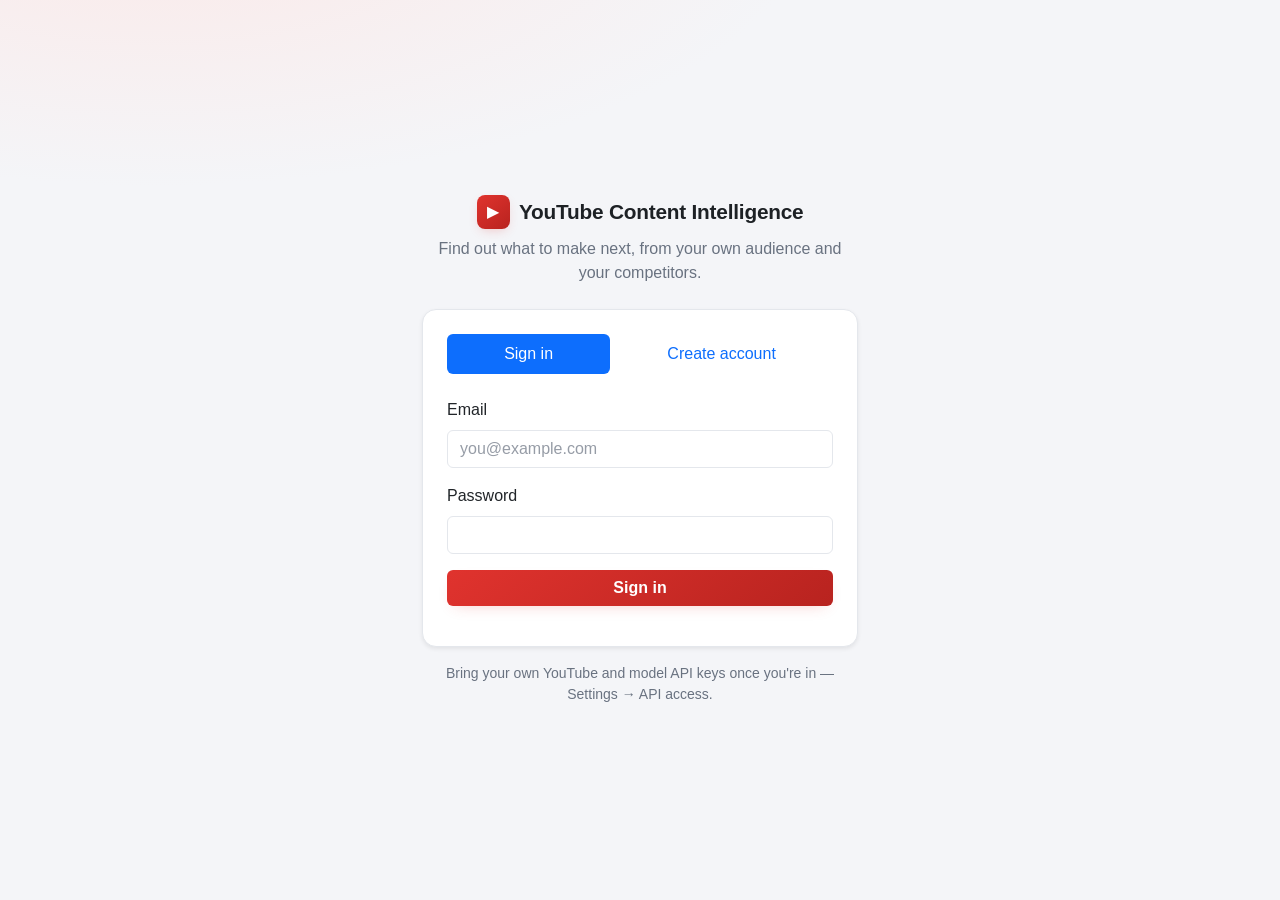
==== frontend/index.html @ e72620cb "first" ====
<!doctype html>
<html lang="en">
<head>
  <meta charset="utf-8">
  <meta name="viewport" content="width=device-width, initial-scale=1">
  <title>YT Content Intelligence — Sign in</title>
  <link href="https://cdn.jsdelivr.net/npm/bootstrap@5.3.3/dist/css/bootstrap.min.css" rel="stylesheet">
  <link href="css/styles.css" rel="stylesheet">
  <script>
    // Applied before first paint so a dark-theme reload never flashes white.
    try {
      const saved = localStorage.getItem("yci.theme");
      document.documentElement.dataset.bsTheme = saved
        || (matchMedia("(prefers-color-scheme: dark)").matches ? "dark" : "light");
    } catch (e) { document.documentElement.dataset.bsTheme = "light"; }
  </script>
</head>
<body class="auth-page">
  <div id="toast-box" class="toast-box"></div>

  <div class="container" style="max-width:460px;">
    <div class="text-center mb-4">
      <div class="brand brand-lg justify-content-center mb-2">
        <span class="brand-mark">▶</span>
        <span class="brand-title">YouTube Content Intelligence</span>
      </div>
      <p class="text-muted mb-0">Find out what to make next, from your own audience and your competitors.</p>
    </div>

    <div class="card shadow-sm">
      <div class="card-body p-4">
        <ul class="nav nav-pills nav-fill mb-4" role="tablist">
          <li class="nav-item">
            <button class="nav-link active" id="tab-login" type="button">Sign in</button>
          </li>
          <li class="nav-item">
            <button class="nav-link" id="tab-signup" type="button">Create account</button>
          </li>
        </ul>

        <form id="auth-form" novalidate>
          <div class="mb-3 hidden" id="name-group">
            <label class="form-label" for="name">Name</label>
            <input id="name" class="form-control" autocomplete="name" placeholder="Your name">
          </div>
          <div class="mb-3">
            <label class="form-label" for="email">Email</label>
            <input id="email" type="email" class="form-control" autocomplete="email" placeholder="you@example.com" required>
          </div>
          <div class="mb-3">
            <label class="form-label" for="password">Password</label>
            <input id="password" type="password" class="form-control" autocomplete="current-password" required>
            <div class="form-text hidden" id="password-hint">At least 8 characters.</div>
          </div>

          <button id="submit" class="btn btn-brand w-100" type="submit">Sign in</button>
        </form>

        <div id="msg" class="mt-3"></div>
      </div>
    </div>

    <p class="text-center text-muted small mt-3 mb-0">
      Bring your own YouTube and model API keys once you're in — Settings → API access.
    </p>
  </div>

  <script src="js/config.js"></script>
  <script src="js/api.js"></script>
  <script>
    let mode = "login";

    function setMode(next) {
      mode = next;
      const signup = mode === "signup";
      el("tab-login").classList.toggle("active", !signup);
      el("tab-signup").classList.toggle("active", signup);
      el("name-group").classList.toggle("hidden", !signup);
      el("password-hint").classList.toggle("hidden", !signup);
      el("submit").textContent = signup ? "Create account" : "Sign in";
      el("password").setAttribute("autocomplete", signup ? "new-password" : "current-password");
      el("msg").innerHTML = "";
    }
    el("tab-login").onclick = () => setMode("login");
    el("tab-signup").onclick = () => setMode("signup");

    el("auth-form").onsubmit = async (e) => {
      e.preventDefault();

      const email = el("email").value.trim();
      const password = el("password").value;
      if (!email || !password) {
        el("msg").innerHTML = '<div class="alert alert-danger">Enter your email and password.</div>';
        return;
      }

      const btn = el("submit");
      btn.disabled = true;
      const label = btn.textContent;
      btn.innerHTML = '<span class="spinner-border spinner-border-sm"></span> Please wait…';
      try {
        const path = mode === "signup" ? "/api/auth/signup" : "/api/auth/login";
        const body = mode === "signup"
          ? { name: el("name").value.trim(), email, password }
          : { email, password };
        const res = await API.post(path, body);
        API.setToken(res.token);
        location.href = "app.html";
      } catch (err) {
        el("msg").innerHTML = '<div class="alert alert-danger">' + esc(err.message) + '</div>';
        btn.disabled = false;
        btn.textContent = label;
      }
    };

    // Already signed in? Go straight through.
    if (API.token()) location.href = "app.html";
  </script>
</body>
</html>
---- frontend/css/styles.css ----
/* ===========================================================================
   YouTube Content Intelligence — theme layer on top of Bootstrap 5.3.

   Colours are declared once as custom properties and redefined for
   [data-bs-theme="dark"], which the pages set before first paint from
   localStorage (falling back to the OS preference). Everything below reads the
   properties, so a component never needs a second dark-mode rule.
   =========================================================================== */

:root {
  --brand: #e0332e;
  --brand-strong: #b8231f;
  --brand-ink: #93211d;
  --brand-soft: #fdeeed;
  --brand-ring: rgba(224, 51, 46, .28);

  --page: #f4f5f8;
  --page-accent: radial-gradient(1100px 460px at 12% -10%, #fbe9e8 0%, rgba(251, 233, 232, 0) 60%);
  --surface: #ffffff;
  --surface-2: #f8f9fb;
  --ink: #1d2125;
  --muted: #697280;
  --line: #e4e7ec;
  --shadow: 0 1px 2px rgba(16, 24, 40, .05), 0 8px 24px -12px rgba(16, 24, 40, .18);
  --shadow-lift: 0 2px 6px rgba(16, 24, 40, .07), 0 18px 40px -18px rgba(16, 24, 40, .28);

  --ok: #1a7f5a;
  --ok-soft: #e6f5ee;
}

[data-bs-theme="dark"] {
  --brand: #ff5d57;
  --brand-strong: #ff7a75;
  --brand-ink: #ffb4b0;
  --brand-soft: #35201f;
  --brand-ring: rgba(255, 93, 87, .3);

  --page: #101317;
  --page-accent: radial-gradient(1100px 460px at 12% -10%, #2a1b1c 0%, rgba(42, 27, 28, 0) 60%);
  --surface: #171b21;
  --surface-2: #1d222a;
  --ink: #e6e9ee;
  --muted: #98a2b3;
  --line: #262c35;
  --shadow: 0 1px 2px rgba(0, 0, 0, .4), 0 8px 24px -12px rgba(0, 0, 0, .6);
  --shadow-lift: 0 2px 6px rgba(0, 0, 0, .45), 0 18px 40px -18px rgba(0, 0, 0, .75);

  --ok: #5fd0a4;
  --ok-soft: #14312a;
}

body {
  background: var(--page-accent), var(--page);
  background-repeat: no-repeat;
  background-attachment: fixed;
  color: var(--ink);
  font-family: -apple-system, BlinkMacSystemFont, "Segoe UI", Roboto, Helvetica, Arial, sans-serif;
  -webkit-font-smoothing: antialiased;
}

.hidden { display: none !important; }

.text-muted { color: var(--muted) !important; }
.text-brand { color: var(--brand) !important; }

/* ---- brand ---- */
.brand { display: inline-flex; align-items: center; gap: .55rem; }

.brand-mark {
  display: inline-grid;
  place-items: center;
  width: 1.7rem;
  height: 1.7rem;
  border-radius: 8px;
  background: linear-gradient(140deg, var(--brand) 0%, var(--brand-strong) 100%);
  color: #fff;
  font-size: .8rem;
  line-height: 1;
  box-shadow: 0 4px 12px -4px var(--brand-ring);
}

.brand-title { font-weight: 650; font-size: 1.05rem; letter-spacing: -.01em; color: var(--ink); }
.brand-lg .brand-mark { width: 2.1rem; height: 2.1rem; font-size: 1rem; }
.brand-lg .brand-title { font-size: 1.3rem; }

/* Sign-in page is vertically centred; the app page is not. */
.auth-page {
  display: flex;
  align-items: center;
  min-height: 100vh;
  padding: 3vh 0;
}

/* ---- top bar ---- */
.topbar {
  background: color-mix(in srgb, var(--surface) 88%, transparent);
  backdrop-filter: saturate(180%) blur(8px);
  border-bottom: 1px solid var(--line);
  padding: .65rem 0;
  position: sticky;
  top: 0;
  z-index: 1020;
}

/* ---- buttons ---- */
.btn-brand {
  background: linear-gradient(140deg, var(--brand) 0%, var(--brand-strong) 100%);
  border: none;
  color: #fff;
  font-weight: 550;
  box-shadow: 0 6px 16px -8px var(--brand-ring);
  transition: transform .12s ease, box-shadow .12s ease, filter .12s ease;
}
.btn-brand:hover, .btn-brand:focus { color: #fff; filter: brightness(1.06); transform: translateY(-1px); }
.btn-brand:active { transform: translateY(0); }
.btn-brand:disabled { filter: grayscale(.5); opacity: .6; box-shadow: none; }

.btn-outline-brand {
  border: 1px solid var(--brand);
  color: var(--brand);
  background: transparent;
  font-weight: 500;
}
.btn-outline-brand:hover { background: var(--brand); color: #fff; }

.btn-ghost {
  border: 1px solid var(--line);
  color: var(--ink);
  background: var(--surface);
}
.btn-ghost:hover { background: var(--surface-2); color: var(--ink); border-color: var(--muted); }

.btn:focus-visible, .form-control:focus, .form-select:focus {
  box-shadow: 0 0 0 .2rem var(--brand-ring) !important;
  border-color: var(--brand) !important;
}

/* ---- surfaces ---- */
.card {
  border: 1px solid var(--line);
  border-radius: 14px;
  background: var(--surface);
  box-shadow: var(--shadow);
  transition: box-shadow .18s ease, transform .18s ease;
}
.card:hover { box-shadow: var(--shadow-lift); }

.form-control, .form-select {
  background: var(--surface);
  border-color: var(--line);
  color: var(--ink);
}
.form-control::placeholder { color: color-mix(in srgb, var(--muted) 70%, transparent); }

.card-eyebrow {
  color: var(--muted);
  font-size: .72rem;
  text-transform: uppercase;
  letter-spacing: .06em;
  font-weight: 600;
  margin-bottom: .6rem;
}

.section-head {
  font-size: .82rem;
  text-transform: uppercase;
  letter-spacing: .05em;
  color: var(--muted);
  font-weight: 600;
  margin-bottom: .6rem;
}

.channel-name { font-weight: 600; }

.competitor-card {
  border: 1px solid var(--line);
  border-radius: 12px;
  padding: .65rem .85rem;
  background: var(--surface-2);
  min-width: 190px;
  transition: border-color .15s ease, transform .15s ease;
}
.competitor-card:hover { border-color: var(--brand); transform: translateY(-1px); }

.badge-soft {
  background: var(--brand-soft);
  color: var(--brand-ink);
  font-weight: 500;
  border-radius: 999px;
  padding: .38em .75em;
}

/* ---- generate ---- */
.generate-panel {
  text-align: center;
  padding: 1.6rem 1rem;
  border: 1px dashed var(--line);
  border-radius: 16px;
  background: color-mix(in srgb, var(--surface) 60%, transparent);
}

.progress { background: var(--surface-2); border-radius: 999px; }
.progress-bar {
  background: linear-gradient(90deg, var(--brand) 0%, var(--brand-strong) 100%);
  transition: width .4s ease;
}

/* ---- setup wizard ---- */
.setup-shell { max-width: 680px; margin: 2vh auto 0; }

.steps { display: flex; align-items: center; gap: .6rem; color: var(--muted); font-size: .9rem; }
.steps .step { display: inline-flex; align-items: center; gap: .45rem; }
.steps .step b {
  display: inline-grid;
  place-items: center;
  width: 1.35rem;
  height: 1.35rem;
  border-radius: 50%;
  border: 1px solid var(--line);
  font-size: .75rem;
  font-weight: 600;
}
.steps .step.active { color: var(--brand-ink); font-weight: 600; }
.steps .step.active b { background: var(--brand); border-color: var(--brand); color: #fff; }
.steps .step-sep { opacity: .5; }

.chip {
  display: inline-flex;
  align-items: center;
  gap: .5rem;
  background: var(--brand-soft);
  color: var(--brand-ink);
  border-radius: 999px;
  padding: .3rem .5rem .3rem .85rem;
  margin: 0 .35rem .35rem 0;
  font-size: .9rem;
}
.chip .btn-close { font-size: .6rem; }

/* ---- settings ---- */
.settings-nav { gap: .35rem; }
.settings-nav .nav-link {
  color: var(--muted);
  border-radius: 999px;
  padding: .35rem .9rem;
  font-size: .9rem;
  font-weight: 500;
}
.settings-nav .nav-link:hover { color: var(--ink); background: var(--surface-2); }
.settings-nav .nav-link.active { background: var(--brand); color: #fff; }

.modal-content { border: 1px solid var(--line); border-radius: 16px; background: var(--surface); }

.key-status { margin-top: .5rem; min-height: 1.6rem; }

.pill {
  display: inline-block;
  border-radius: 999px;
  padding: .22rem .7rem;
  font-size: .8rem;
  border: 1px solid var(--line);
}
.pill-ok { background: var(--ok-soft); color: var(--ok); border-color: transparent; font-weight: 500; }
.pill-muted { background: var(--surface-2); color: var(--muted); }

.storage-note {
  font-size: .82rem;
  color: var(--muted);
  background: var(--surface-2);
  border: 1px solid var(--line);
  border-radius: 10px;
  padding: .6rem .8rem;
}

/* ---- ideas output ---- */
.ideas-body h2 { font-size: 1.35rem; margin-top: 1.6rem; }
.ideas-body h3 {
  font-size: 1.12rem;
  margin-top: 1.6rem;
  font-weight: 650;
  padding-left: .7rem;
  border-left: 3px solid var(--brand);
}
.ideas-body h4 { font-size: 1.02rem; margin-top: 1.1rem; font-weight: 600; }
.ideas-body h2:first-child,
.ideas-body h3:first-child { margin-top: 0; }
.ideas-body ul, .ideas-body ol { margin-bottom: .9rem; }
.ideas-body li { margin-bottom: .3rem; }
.ideas-body p { margin-bottom: .7rem; }
.ideas-body strong { color: var(--ink); }
.ideas-body code {
  background: var(--surface-2);
  padding: .1rem .35rem;
  border-radius: 5px;
  color: var(--brand-ink);
}
.ideas-body hr { margin: 1.6rem 0; border-color: var(--line); }

/* ---- prompt panel ---- */
.offcanvas-wide { width: min(760px, 92vw) !important; }
.offcanvas { background: var(--surface); color: var(--ink); }

.prompt-pre {
  white-space: pre-wrap;
  word-break: break-word;
  background: var(--surface-2);
  border: 1px solid var(--line);
  border-radius: 10px;
  padding: 1rem;
  font-size: .82rem;
  line-height: 1.45;
  color: var(--ink);
}

/* ---- misc ---- */
.empty-state { text-align: center; color: var(--muted); padding: 3rem 1rem; }

.toast-box {
  position: fixed;
  top: 1rem;
  right: 1rem;
  z-index: 2000;
  max-width: 380px;
}
.toast-box .alert {
  margin-bottom: .5rem;
  box-shadow: var(--shadow-lift);
  animation: toast-in .18s ease-out;
}

@keyframes toast-in {
  from { opacity: 0; transform: translateY(-6px); }
  to   { opacity: 1; transform: none; }
}

@media (prefers-reduced-motion: reduce) {
  *, *::before, *::after { animation: none !important; transition: none !important; }
}
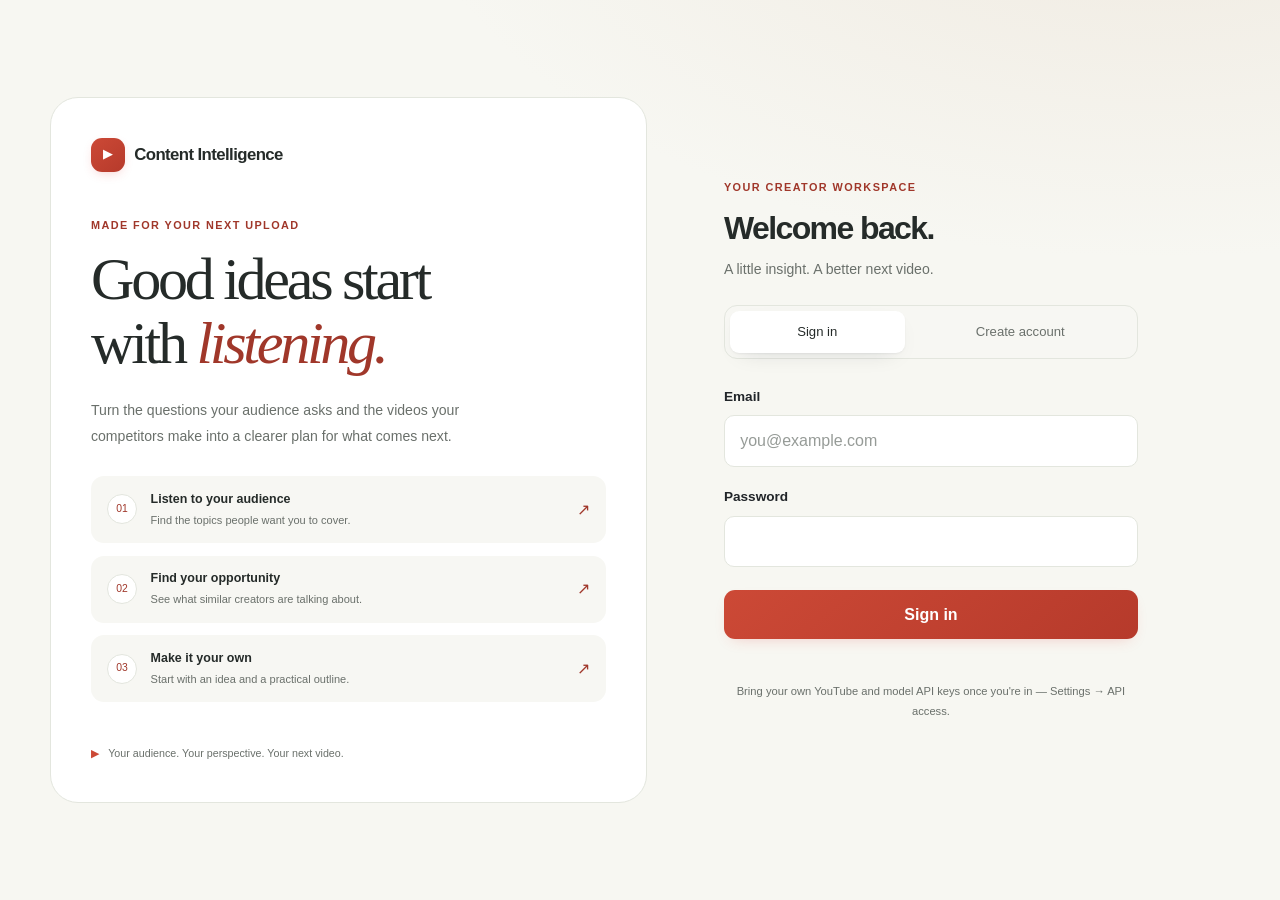
==== commit 9ebc6267: "Add verified channel discovery, transcript summaries, and workflow fixes" ====
--- a/frontend/index.html
+++ b/frontend/index.html
@@ -18,16 +18,31 @@
 <body class="auth-page">
   <div id="toast-box" class="toast-box"></div>
 
-  <div class="container" style="max-width:460px;">
-    <div class="text-center mb-4">
-      <div class="brand brand-lg justify-content-center mb-2">
-        <span class="brand-mark">▶</span>
-        <span class="brand-title">YouTube Content Intelligence</span>
+  <main class="auth-shell">
+    <section class="auth-story" aria-labelledby="auth-story-title">
+      <a class="brand auth-brand" href="index.html">
+        <span class="brand-mark" aria-hidden="true">▶</span><span class="brand-title">Content Intelligence</span>
+      </a>
+      <div class="auth-story-copy">
+        <p class="eyebrow">Made for your next upload</p>
+        <h1 id="auth-story-title">Good ideas start<br>with <em>listening.</em></h1>
+        <p class="auth-description">Turn the questions your audience asks and the videos your competitors make into a clearer plan for what comes next.</p>
+        <div class="signal-stack" aria-label="How your ideas come together">
+          <div class="signal-row"><span class="signal-number">01</span><div><strong>Listen to your audience</strong><span>Find the topics people want you to cover.</span></div><span class="signal-arrow" aria-hidden="true">↗</span></div>
+          <div class="signal-row"><span class="signal-number">02</span><div><strong>Find your opportunity</strong><span>See what similar creators are talking about.</span></div><span class="signal-arrow" aria-hidden="true">↗</span></div>
+          <div class="signal-row"><span class="signal-number">03</span><div><strong>Make it your own</strong><span>Start with an idea and a practical outline.</span></div><span class="signal-arrow" aria-hidden="true">↗</span></div>
+        </div>
       </div>
-      <p class="text-muted mb-0">Find out what to make next, from your own audience and your competitors.</p>
+      <p class="auth-story-footer"><span class="tiny-play" aria-hidden="true">▶</span> Your audience. Your perspective. Your next video.</p>
+    </section>
+    <section class="auth-form-shell" aria-labelledby="auth-heading">
+    <div class="auth-heading mb-4">
+      <p class="eyebrow">Your creator workspace</p>
+      <h2 id="auth-heading">Welcome back.</h2>
+      <p class="text-muted mb-0" id="auth-subheading">A little insight. A better next video.</p>
     </div>
 
-    <div class="card shadow-sm">
+    <div class="card auth-card">
       <div class="card-body p-4">
         <ul class="nav nav-pills nav-fill mb-4" role="tablist">
           <li class="nav-item">
@@ -63,7 +78,8 @@
     <p class="text-center text-muted small mt-3 mb-0">
       Bring your own YouTube and model API keys once you're in — Settings → API access.
     </p>
-  </div>
+    </section>
+  </main>
 
   <script src="js/config.js"></script>
   <script src="js/api.js"></script>
@@ -79,6 +95,8 @@
       el("password-hint").classList.toggle("hidden", !signup);
       el("submit").textContent = signup ? "Create account" : "Sign in";
       el("password").setAttribute("autocomplete", signup ? "new-password" : "current-password");
+      el("auth-heading").textContent = signup ? "Your next chapter." : "Welcome back.";
+      el("auth-subheading").textContent = signup ? "Create a workspace for ideas worth making." : "A little insight. A better next video.";
       el("msg").innerHTML = "";
     }
     el("tab-login").onclick = () => setMode("login");
--- a/frontend/css/styles.css
+++ b/frontend/css/styles.css
@@ -8,40 +8,42 @@
    =========================================================================== */
 
 :root {
-  --brand: #e0332e;
-  --brand-strong: #b8231f;
-  --brand-ink: #93211d;
-  --brand-soft: #fdeeed;
+  --brand: #cc4936;
+  --on-brand: #ffffff;
+  --brand-strong: #b63a2b;
+  --brand-ink: #a0372a;
+  --brand-soft: #fff0e9;
   --brand-ring: rgba(224, 51, 46, .28);
 
-  --page: #f4f5f8;
-  --page-accent: radial-gradient(1100px 460px at 12% -10%, #fbe9e8 0%, rgba(251, 233, 232, 0) 60%);
+  --page: #f7f7f2;
+  --page-accent: radial-gradient(1000px 560px at 90% -18%, #efe9df 0%, transparent 75%);
   --surface: #ffffff;
-  --surface-2: #f8f9fb;
-  --ink: #1d2125;
-  --muted: #697280;
-  --line: #e4e7ec;
+  --surface-2: #f7f7f3;
+  --ink: #252b29;
+  --muted: #6a706b;
+  --line: #e3e6de;
   --shadow: 0 1px 2px rgba(16, 24, 40, .05), 0 8px 24px -12px rgba(16, 24, 40, .18);
   --shadow-lift: 0 2px 6px rgba(16, 24, 40, .07), 0 18px 40px -18px rgba(16, 24, 40, .28);
 
-  --ok: #1a7f5a;
+  --ok: #176d4e;
   --ok-soft: #e6f5ee;
 }
 
 [data-bs-theme="dark"] {
-  --brand: #ff5d57;
-  --brand-strong: #ff7a75;
-  --brand-ink: #ffb4b0;
-  --brand-soft: #35201f;
+  --brand: #ff9b83;
+  --on-brand: #251a16;
+  --brand-strong: #ffb29e;
+  --brand-ink: #ffaf99;
+  --brand-soft: #392820;
   --brand-ring: rgba(255, 93, 87, .3);
 
-  --page: #101317;
-  --page-accent: radial-gradient(1100px 460px at 12% -10%, #2a1b1c 0%, rgba(42, 27, 28, 0) 60%);
-  --surface: #171b21;
-  --surface-2: #1d222a;
-  --ink: #e6e9ee;
-  --muted: #98a2b3;
-  --line: #262c35;
+  --page: #151b19;
+  --page-accent: radial-gradient(1000px 560px at 90% -18%, #27332d 0%, transparent 75%);
+  --surface: #1d2521;
+  --surface-2: #242e28;
+  --ink: #ecf0e7;
+  --muted: #adb9ae;
+  --line: #344037;
   --shadow: 0 1px 2px rgba(0, 0, 0, .4), 0 8px 24px -12px rgba(0, 0, 0, .6);
   --shadow-lift: 0 2px 6px rgba(0, 0, 0, .45), 0 18px 40px -18px rgba(0, 0, 0, .75);
 
@@ -106,12 +108,12 @@
 .btn-brand {
   background: linear-gradient(140deg, var(--brand) 0%, var(--brand-strong) 100%);
   border: none;
-  color: #fff;
-  font-weight: 550;
+  color: var(--on-brand);
+  font-weight: 600;
   box-shadow: 0 6px 16px -8px var(--brand-ring);
   transition: transform .12s ease, box-shadow .12s ease, filter .12s ease;
 }
-.btn-brand:hover, .btn-brand:focus { color: #fff; filter: brightness(1.06); transform: translateY(-1px); }
+.btn-brand:hover, .btn-brand:focus { color: var(--on-brand); filter: brightness(1.06); transform: translateY(-1px); }
 .btn-brand:active { transform: translateY(0); }
 .btn-brand:disabled { filter: grayscale(.5); opacity: .6; box-shadow: none; }
 
@@ -121,7 +123,7 @@
   background: transparent;
   font-weight: 500;
 }
-.btn-outline-brand:hover { background: var(--brand); color: #fff; }
+.btn-outline-brand:hover { background: var(--brand); color: var(--on-brand); }
 
 .btn-ghost {
   border: 1px solid var(--line);
@@ -138,12 +140,12 @@
 /* ---- surfaces ---- */
 .card {
   border: 1px solid var(--line);
-  border-radius: 14px;
+  border-radius: 20px;
   background: var(--surface);
   box-shadow: var(--shadow);
   transition: box-shadow .18s ease, transform .18s ease;
 }
-.card:hover { box-shadow: var(--shadow-lift); }
+.card:hover { box-shadow: var(--shadow); }
 
 .form-control, .form-select {
   background: var(--surface);
@@ -221,7 +223,7 @@
   font-weight: 600;
 }
 .steps .step.active { color: var(--brand-ink); font-weight: 600; }
-.steps .step.active b { background: var(--brand); border-color: var(--brand); color: #fff; }
+.steps .step.active b { background: var(--brand); border-color: var(--brand); color: var(--on-brand); }
 .steps .step-sep { opacity: .5; }
 
 .chip {
@@ -247,7 +249,7 @@
   font-weight: 500;
 }
 .settings-nav .nav-link:hover { color: var(--ink); background: var(--surface-2); }
-.settings-nav .nav-link.active { background: var(--brand); color: #fff; }
+.settings-nav .nav-link.active { background: var(--brand); color: var(--on-brand); }
 
 .modal-content { border: 1px solid var(--line); border-radius: 16px; background: var(--surface); }
 
@@ -336,3 +338,140 @@
 @media (prefers-reduced-motion: reduce) {
   *, *::before, *::after { animation: none !important; transition: none !important; }
 }
+
+/* ---- creator workspace polish ---- */
+body { line-height: 1.6; }
+a { color: var(--brand-ink); text-underline-offset: 3px; }
+.brand { text-decoration: none; }
+.brand-mark { width: 2.15rem; height: 2.15rem; border-radius: 11px; color: var(--on-brand); }
+.brand-title { line-height: 1.3; letter-spacing: -.035em; }
+.brand-subtitle { display: block; color: var(--muted); font-size: .65rem; font-weight: 450; letter-spacing: .015em; margin-top: 2px; }
+.topbar { padding: .85rem 0; }
+.topbar .btn { border-radius: 10px; padding: .4rem .75rem; }
+#user-email { max-width: 230px; overflow: hidden; text-overflow: ellipsis; white-space: nowrap; }
+.btn { border-radius: 11px; font-weight: 550; }
+.btn-brand { padding: .65rem 1.15rem; }
+.form-control, .form-select { border-radius: 10px; padding: .65rem .85rem; }
+.form-label { font-size: .85rem; font-weight: 550; }
+.card-body { padding: 1.5rem; }
+.eyebrow { text-transform: uppercase; letter-spacing: .13em; font-size: .68rem; font-weight: 650; color: var(--brand-ink); margin-bottom: .8rem; }
+.workspace-heading { display: flex; justify-content: space-between; align-items: end; gap: 2rem; padding: 1.1rem 0 1.9rem; }
+.workspace-heading h1 { font-size: clamp(1.8rem, 3vw, 2.65rem); letter-spacing: -.055em; font-weight: 650; margin-bottom: .6rem; }
+.workspace-description { font-size: .95rem; color: var(--muted); margin: 0; max-width: 560px; }
+.workspace-note { display: inline-flex; align-items: center; gap: .6rem; font-size: .75rem; color: var(--muted); flex-shrink: 0; padding-bottom: .3rem; }
+.note-mark { color: var(--brand); font-size: 1.5rem; line-height: 1; }
+.card-eyebrow { display: flex; align-items: center; gap: .55rem; margin-bottom: 1.1rem; letter-spacing: .1em; }
+.section-icon { color: var(--brand-ink); font-size: 1rem; }
+.channel-identity { display: flex; align-items: center; gap: .85rem; margin-bottom: 1rem; }
+.channel-avatar, .suggestion-avatar { display: inline-grid; place-items: center; flex-shrink: 0; width: 48px; height: 48px; background: var(--brand-soft); color: var(--brand-ink); border-radius: 15px; font-weight: 650; font-size: 1.1rem; }
+.connection-label { display: block; color: var(--ok); font-size: .7rem; font-weight: 450; margin-top: 4px; }
+.competitor-card { background: var(--surface-2); border-radius: 13px; padding: .8rem 1rem; flex: 1 1 190px; min-width: 0; }
+.competitor-card .channel-name { font-size: .88rem; }
+.competitor-card .small { font-size: .72rem; margin-top: .25rem; }
+.suggestion-heading { font-size: .78rem; font-weight: 600; padding-top: 1rem; border-top: 1px solid var(--line); }
+.suggestion-grid { display: grid; grid-template-columns: repeat(2, minmax(0, 1fr)); gap: .75rem; }
+#home-suggestions .suggestion-grid { max-height: 320px; overflow-y: auto; scrollbar-width: thin; padding-right: .3rem; }
+.suggestion-card { display: flex; flex-direction: column; padding: 1rem; border: 1px solid var(--line); border-radius: 14px; background: var(--surface-2); min-width: 0; }
+.suggestion-card-top { display: flex; align-items: center; justify-content: space-between; gap: .5rem; margin-bottom: .8rem; }
+.suggestion-avatar { width: 32px; height: 32px; font-size: .85rem; border-radius: 10px; }
+.verified-label { font-size: .62rem; color: var(--ok); background: var(--ok-soft); padding: .2rem .45rem; border-radius: 6px; white-space: nowrap; }
+.suggestion-name { color: var(--ink); font-weight: 600; font-size: .88rem; text-decoration: none; overflow-wrap: anywhere; }
+.suggestion-name:hover { color: var(--brand-ink); text-decoration: underline; }
+.suggestion-category { color: var(--brand-ink); font-size: .68rem; margin: .25rem 0 .6rem; }
+.suggestion-card p { font-size: .75rem; line-height: 1.6; }
+.suggestion-card .btn { margin-top: auto; align-self: flex-start; font-size: .7rem; }
+.generate-panel { display: flex; align-items: center; justify-content: space-between; gap: 1.5rem; text-align: left; border: 1px solid var(--line); border-radius: 20px; background: var(--surface); padding: 1.7rem 2rem; }
+.generate-copy { display: flex; align-items: center; gap: 1.2rem; min-width: 0; }
+.generate-symbol { display: grid; place-items: center; width: 62px; height: 62px; border-radius: 18px; color: var(--brand-ink); background: var(--brand-soft); font-size: 2.1rem; flex-shrink: 0; }
+.generate-panel h2 { font-size: 1.1rem; font-weight: 600; letter-spacing: -.025em; margin-bottom: .3rem; }
+.generate-panel .form-text { margin: 0; font-size: .8rem; color: var(--muted); }
+#btn-generate { display: inline-flex; justify-content: center; align-items: center; gap: 1rem; flex-shrink: 0; min-width: 150px; font-size: .95rem; padding: .85rem 1.3rem; }
+#btn-generate > span { font-size: 1.15rem; }
+.empty-state { padding: 2.3rem 1rem; }
+.empty-illustration { display: inline-grid; place-items: center; color: var(--brand-ink); width: 64px; height: 64px; border: 1px solid var(--line); border-radius: 20px; margin-bottom: 1rem; font-size: 2rem; background: var(--surface); }
+.empty-state h3 { font-size: 1.05rem; font-weight: 550; color: var(--ink); margin-bottom: .6rem; }
+.empty-state p { font-size: .85rem; line-height: 1.8; }
+.idea-list { display: grid; gap: 1.2rem; }
+.idea-card { padding: clamp(1.2rem, 3vw, 2rem); background: var(--surface); border: 1px solid var(--line); border-radius: 20px; box-shadow: var(--shadow); }
+.idea-card-top { display: flex; align-items: center; gap: .6rem; margin-bottom: .9rem; }
+.idea-number { display: inline-grid; place-items: center; width: 30px; height: 30px; border-radius: 9px; color: var(--brand-ink); background: var(--brand-soft); font-size: .74rem; font-weight: 650; }
+.idea-label { font-size: .66rem; letter-spacing: .08em; text-transform: uppercase; color: var(--muted); }
+.ideas-body .idea-card h3 { border: 0; padding: 0; margin: 0 0 .7rem; font-size: clamp(1.25rem, 2vw, 1.65rem); letter-spacing: -.035em; line-height: 1.35; }
+.idea-description { font-size: .93rem; color: var(--muted); max-width: 850px; }
+.idea-card h6 { font-size: .74rem; font-weight: 650; margin-bottom: .45rem; }
+.idea-reason { margin: 1.2rem 0; background: var(--surface-2); border-radius: 12px; padding: 1rem 1.15rem; }
+.idea-reason p { margin: 0; font-size: .86rem; }
+.idea-exploration { border-bottom: 1px solid var(--line); padding: .25rem 0 1rem; margin-bottom: 1.2rem; }
+.idea-exploration summary { list-style: none; display: flex; justify-content: space-between; align-items: center; font-weight: 550; font-size: .82rem; cursor: pointer; padding: .5rem 0; }
+.idea-exploration summary::-webkit-details-marker { display: none; }
+.idea-exploration summary:focus-visible { outline: 2px solid var(--brand); outline-offset: 4px; border-radius: 4px; }
+.idea-exploration[open] summary > span { transform: rotate(45deg); }
+.idea-detail-grid { display: grid; grid-template-columns: 1fr 1fr; gap: 1.5rem; font-size: .85rem; padding-top: 1rem; }
+.idea-sources { padding: .3rem 0 .6rem; }
+.video-link-list { padding-left: 1.1rem; font-size: .82rem; color: var(--muted); }
+.video-link-list a { color: var(--ink); text-decoration-color: var(--line); }
+.video-link-list a:hover { color: var(--brand-ink); text-decoration-color: var(--brand); }
+.idea-actions { display: flex; align-items: center; flex-wrap: wrap; gap: 1rem; margin-top: .5rem; }
+.idea-actions .btn { font-size: .8rem; }
+.idea-actions > span { font-size: .72rem; color: var(--muted); }
+.transcript-panel { margin-top: 1.5rem; border-top: 1px solid var(--line); padding-top: 1.5rem; font-size: .88rem; }
+.transcript-panel > h5 { font-size: 1.15rem; letter-spacing: -.02em; margin-bottom: 1.2rem; }
+.first-idea-note { display: flex; align-items: flex-start; gap: 1rem; padding: 1.6rem 1.2rem; }
+.ideas-body .first-idea-note h4 { margin: 0 0 .5rem; font-size: .95rem; }
+.first-idea-note p { margin: 0; font-size: .9rem; color: var(--muted); }
+.auth-page { padding: 2.5rem; }
+.auth-shell { width: 100%; max-width: 1180px; display: grid; grid-template-columns: 1.18fr 1fr; gap: clamp(2rem, 6vw, 5rem); margin: auto; align-items: center; }
+.auth-story { min-height: 680px; border: 1px solid var(--line); background: var(--surface); padding: 2.5rem; border-radius: 28px; display: flex; flex-direction: column; justify-content: space-between; }
+.auth-story-copy { margin-top: 2.8rem; margin-bottom: 2.7rem; }
+.auth-story h1 { font-family: Georgia, "Times New Roman", serif; font-weight: 400; font-size: clamp(2.8rem, 4.7vw, 4.1rem); letter-spacing: -.055em; line-height: 1.06; margin-bottom: 1.4rem; }
+.auth-story h1 em { color: var(--brand-ink); font-weight: 400; }
+.auth-description { color: var(--muted); font-size: .88rem; max-width: 420px; line-height: 1.85; }
+.signal-stack { display: grid; gap: .8rem; margin-top: 1.7rem; }
+.signal-row { display: flex; align-items: center; gap: .85rem; padding: .85rem 1rem; border-radius: 13px; background: var(--surface-2); }
+.signal-number { display: inline-grid; place-items: center; width: 30px; height: 30px; flex-shrink: 0; font-size: .65rem; color: var(--brand-ink); border: 1px solid var(--line); background: var(--surface); border-radius: 50%; }
+.signal-row strong { display: block; font-size: .78rem; font-weight: 600; }
+.signal-row div > span { display: block; font-size: .69rem; color: var(--muted); margin-top: 2px; }
+.signal-arrow { margin-left: auto; font-size: 1rem; color: var(--brand-ink); }
+.auth-story-footer { font-size: .67rem; color: var(--muted); margin: 0; }
+.tiny-play { color: var(--brand); margin-right: .4rem; }
+.auth-form-shell { padding-right: 1rem; max-width: 430px; width: 100%; }
+.auth-heading h2 { font-size: 2rem; font-weight: 600; letter-spacing: -.05em; margin-bottom: .7rem; }
+.auth-heading > p:last-child { font-size: .88rem; }
+.auth-card { box-shadow: none; border: none; background: transparent; }
+.auth-card .card-body { padding: 0 !important; }
+.auth-card .nav-pills { background: var(--surface-2); border: 1px solid var(--line); padding: 5px; border-radius: 13px; gap: 4px; }
+.auth-card .nav-link { width: 100%; color: var(--muted); font-size: .82rem; padding: .65rem .5rem; border-radius: 9px; }
+.auth-card .nav-link.active { background: var(--surface); box-shadow: var(--shadow); color: var(--ink); }
+.auth-card .form-control { background: var(--surface); padding: .8rem .95rem; }
+.auth-card #submit { margin-top: .4rem; padding: .8rem; }
+.auth-form-shell > p { font-size: .7rem !important; line-height: 1.8; margin-top: 1.6rem !important; }
+.modal-header, .modal-footer { border-color: var(--line); padding: 1.2rem 1.5rem; }
+.modal-body { padding: 1.5rem; }
+@media (max-width: 991px) {
+  .workspace-note { display: none; }
+  .auth-page { padding: 1.7rem; }
+  .auth-shell { max-width: 470px; grid-template-columns: 1fr; gap: 2.5rem; }
+  .auth-story { min-height: 0; background: none; border: 0; padding: 0; }
+  .auth-story-copy, .auth-story-footer { display: none; }
+  .auth-form-shell { padding: 0; max-width: none; }
+}
+@media (max-width: 575px) {
+  .topbar .container-xl { gap: .7rem !important; }
+  .topbar .brand-title { font-size: .85rem; }
+  .topbar .brand-mark { display: none; }
+  .topbar .btn { padding: .35rem .5rem; font-size: .7rem; }
+  .topbar .ms-auto { gap: .3rem !important; }
+  .workspace-heading { padding-top: .5rem; padding-bottom: 1.3rem; }
+  .workspace-description { font-size: .82rem; }
+  .card-body { padding: 1.15rem; }
+  .generate-panel { align-items: stretch; flex-direction: column; padding: 1.25rem; gap: 1.2rem; }
+  .generate-symbol { width: 45px; height: 45px; font-size: 1.6rem; border-radius: 13px; }
+  .generate-panel h2 { font-size: .94rem; }
+  .generate-panel .form-text { font-size: .73rem; }
+  .suggestion-grid, .idea-detail-grid { grid-template-columns: 1fr; }
+  .idea-actions { align-items: flex-start; gap: .65rem; }
+  .idea-actions .btn { width: 100%; }
+  .idea-actions > span { width: 100%; text-align: center; }
+  .auth-page { padding: 1.5rem; }
+  .auth-heading h2 { font-size: 1.8rem; }
+}
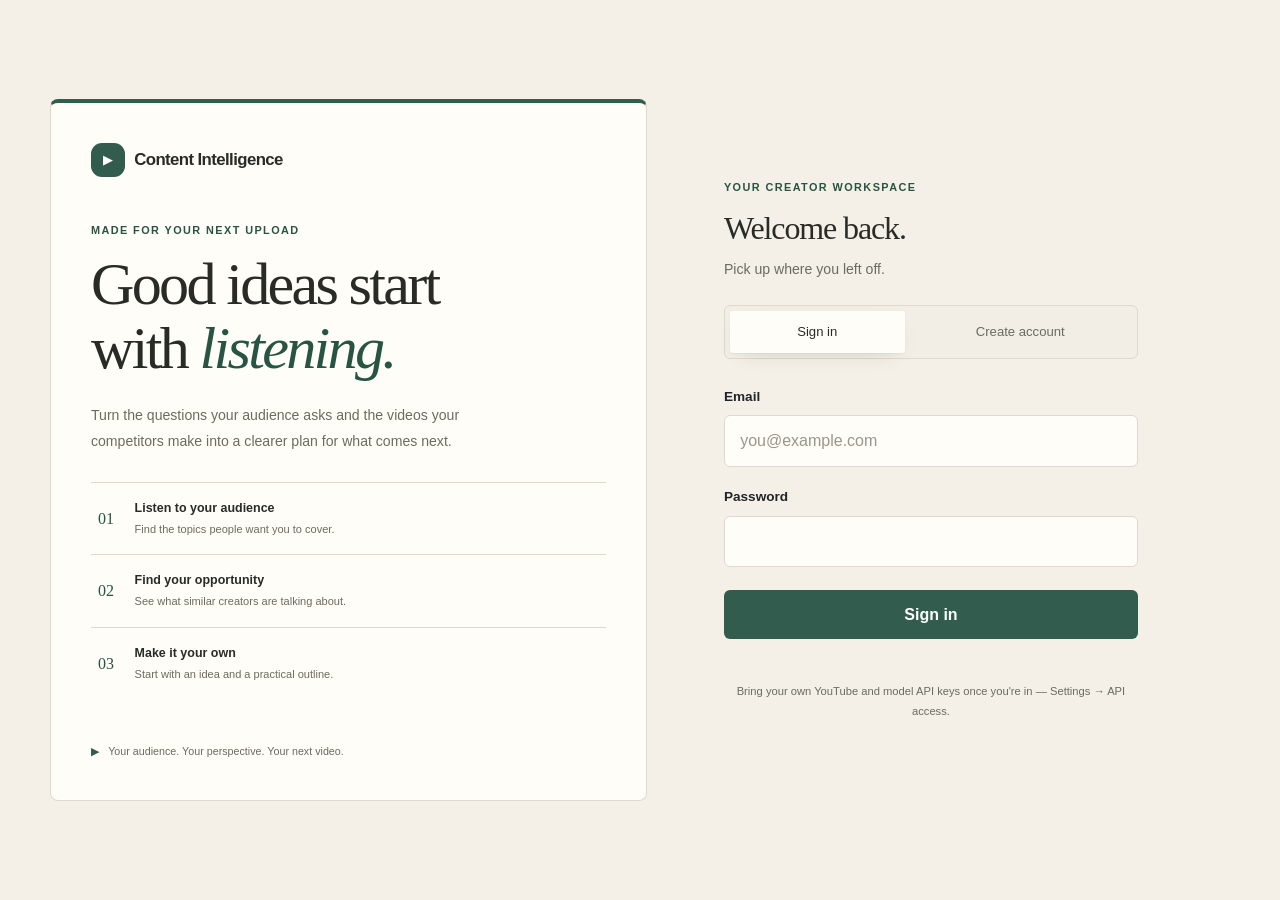
==== commit 389e6ff9: "Configure SMTP TLS, refresh UI, and improve caption retrieval" ====
--- a/frontend/index.html
+++ b/frontend/index.html
@@ -39,7 +39,7 @@
     <div class="auth-heading mb-4">
       <p class="eyebrow">Your creator workspace</p>
       <h2 id="auth-heading">Welcome back.</h2>
-      <p class="text-muted mb-0" id="auth-subheading">A little insight. A better next video.</p>
+      <p class="text-muted mb-0" id="auth-subheading">Pick up where you left off.</p>
     </div>
 
     <div class="card auth-card">
@@ -95,8 +95,8 @@
       el("password-hint").classList.toggle("hidden", !signup);
       el("submit").textContent = signup ? "Create account" : "Sign in";
       el("password").setAttribute("autocomplete", signup ? "new-password" : "current-password");
-      el("auth-heading").textContent = signup ? "Your next chapter." : "Welcome back.";
-      el("auth-subheading").textContent = signup ? "Create a workspace for ideas worth making." : "A little insight. A better next video.";
+      el("auth-heading").textContent = signup ? "Make yourself at home." : "Welcome back.";
+      el("auth-subheading").textContent = signup ? "Save your channels and start planning your next video." : "Pick up where you left off.";
       el("msg").innerHTML = "";
     }
     el("tab-login").onclick = () => setMode("login");
--- a/frontend/css/styles.css
+++ b/frontend/css/styles.css
@@ -8,20 +8,20 @@
    =========================================================================== */
 
 :root {
-  --brand: #cc4936;
+  --brand: #315c4e;
   --on-brand: #ffffff;
-  --brand-strong: #b63a2b;
-  --brand-ink: #a0372a;
-  --brand-soft: #fff0e9;
-  --brand-ring: rgba(224, 51, 46, .28);
-
-  --page: #f7f7f2;
-  --page-accent: radial-gradient(1000px 560px at 90% -18%, #efe9df 0%, transparent 75%);
-  --surface: #ffffff;
-  --surface-2: #f7f7f3;
-  --ink: #252b29;
-  --muted: #6a706b;
-  --line: #e3e6de;
+  --brand-strong: #24483c;
+  --brand-ink: #285443;
+  --brand-soft: #eaf0e7;
+  --brand-ring: rgba(49, 92, 78, .22);
+
+  --page: #f4f0e7;
+  --page-accent: none;
+  --surface: #fffdf8;
+  --surface-2: #f2eee5;
+  --ink: #292b26;
+  --muted: #6c6b60;
+  --line: #ded9cc;
   --shadow: 0 1px 2px rgba(16, 24, 40, .05), 0 8px 24px -12px rgba(16, 24, 40, .18);
   --shadow-lift: 0 2px 6px rgba(16, 24, 40, .07), 0 18px 40px -18px rgba(16, 24, 40, .28);
 
@@ -30,15 +30,15 @@
 }
 
 [data-bs-theme="dark"] {
-  --brand: #ff9b83;
-  --on-brand: #251a16;
-  --brand-strong: #ffb29e;
-  --brand-ink: #ffaf99;
-  --brand-soft: #392820;
-  --brand-ring: rgba(255, 93, 87, .3);
+  --brand: #a8c5ad;
+  --on-brand: #17251c;
+  --brand-strong: #bdd5c0;
+  --brand-ink: #b5d1bb;
+  --brand-soft: #293a2e;
+  --brand-ring: rgba(168, 197, 173, .25);
 
   --page: #151b19;
-  --page-accent: radial-gradient(1000px 560px at 90% -18%, #27332d 0%, transparent 75%);
+  --page-accent: none;
   --surface: #1d2521;
   --surface-2: #242e28;
   --ink: #ecf0e7;
@@ -74,11 +74,11 @@
   width: 1.7rem;
   height: 1.7rem;
   border-radius: 8px;
-  background: linear-gradient(140deg, var(--brand) 0%, var(--brand-strong) 100%);
+  background: var(--brand);
   color: #fff;
   font-size: .8rem;
   line-height: 1;
-  box-shadow: 0 4px 12px -4px var(--brand-ring);
+  box-shadow: none;
 }
 
 .brand-title { font-weight: 650; font-size: 1.05rem; letter-spacing: -.01em; color: var(--ink); }
@@ -106,11 +106,11 @@
 
 /* ---- buttons ---- */
 .btn-brand {
-  background: linear-gradient(140deg, var(--brand) 0%, var(--brand-strong) 100%);
+  background: var(--brand);
   border: none;
   color: var(--on-brand);
   font-weight: 600;
-  box-shadow: 0 6px 16px -8px var(--brand-ring);
+  box-shadow: none;
   transition: transform .12s ease, box-shadow .12s ease, filter .12s ease;
 }
 .btn-brand:hover, .btn-brand:focus { color: var(--on-brand); filter: brightness(1.06); transform: translateY(-1px); }
@@ -203,7 +203,7 @@
 
 .progress { background: var(--surface-2); border-radius: 999px; }
 .progress-bar {
-  background: linear-gradient(90deg, var(--brand) 0%, var(--brand-strong) 100%);
+  background: var(--brand);
   transition: width .4s ease;
 }
 
@@ -475,3 +475,40 @@
   .auth-page { padding: 1.5rem; }
   .auth-heading h2 { font-size: 1.8rem; }
 }
+
+/* A quiet, editorial workspace: paper, ruled edges and room for the content. */
+.topbar { background: var(--page); backdrop-filter: none; }
+.card, .idea-card { border-radius: 8px; box-shadow: none; }
+.card.shadow-sm { box-shadow: none !important; }
+.workspace-heading { padding: 2rem 0; }
+.workspace-heading h1, .auth-heading h2, .ideas-body .idea-card h3 {
+  font-family: Georgia, "Times New Roman", serif;
+  font-weight: 400;
+  letter-spacing: -.035em;
+}
+.workspace-heading h1 { font-size: clamp(2.2rem, 4vw, 3.2rem); }
+.card-eyebrow, .section-head { text-transform: none; letter-spacing: 0; font-size: .85rem; color: var(--ink); }
+.btn, .topbar .btn, .form-control, .form-select { border-radius: 6px; }
+.generate-panel { border-radius: 8px; border-left: 4px solid var(--brand); }
+.generate-symbol { display: none; }
+.generate-panel h2 { font-family: Georgia, "Times New Roman", serif; font-size: 1.4rem; font-weight: 400; }
+.competitor-card, .suggestion-card { border-radius: 6px; }
+.channel-avatar, .suggestion-avatar { border-radius: 50%; }
+.idea-card-top { padding-bottom: 1rem; border-bottom: 1px solid var(--line); }
+.idea-number { background: transparent; border: 1px solid var(--line); border-radius: 50%; }
+.idea-reason { border-radius: 4px; }
+.idea-card { margin-bottom: .3rem; }
+.auth-story { border-radius: 8px; background: var(--surface); border-top: 4px solid var(--brand); }
+.auth-story h1 { letter-spacing: -.045em; }
+.signal-stack { gap: 0; }
+.signal-row { border-radius: 0; background: transparent; padding: 1rem 0; border-top: 1px solid var(--line); }
+.signal-number { border: none; background: transparent; font-family: Georgia, serif; font-size: 1rem; }
+.signal-arrow { display: none; }
+.auth-card .nav-pills { border-radius: 6px; }
+.auth-card .nav-link { border-radius: 3px; }
+.transcript-feedback { border-left: 3px solid var(--line); padding: .75rem 1rem; background: var(--surface-2); margin-top: 1rem; }
+@media (max-width: 991px) { .auth-story { border: 0; background: transparent; } }
+@media (max-width: 575px) {
+  .workspace-heading { padding: 1rem 0 1.5rem; }
+  .generate-panel h2 { font-size: 1.2rem; }
+}
